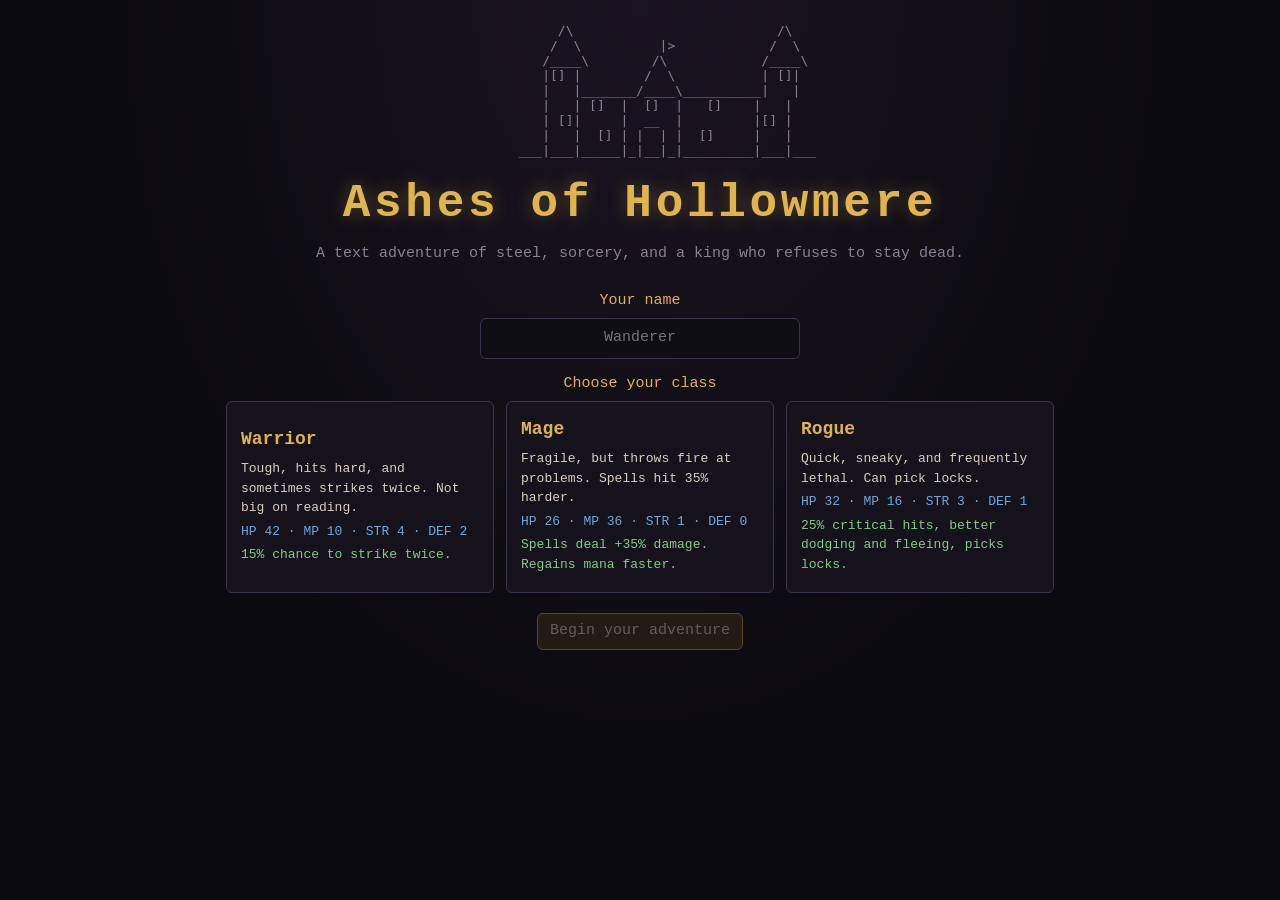
==== ashes-of-hollowmere/index.html @ 0aa4a3ff "Add Games collection: Ashes of Hollowmere and Realmspire Co-Authored-By: Claude Opus 5.5 <noreply@an" ====
<!DOCTYPE html>
<html lang="en">
<head>
  <meta charset="utf-8">
  <meta name="viewport" content="width=device-width, initial-scale=1">
  <meta http-equiv="Content-Security-Policy" content="default-src 'none'; script-src 'self'; style-src 'self'; img-src 'self' data:; base-uri 'none'; form-action 'none'; object-src 'none'">
  <meta name="referrer" content="no-referrer">
  <meta name="description" content="Ashes of Hollowmere — a text adventure with combat and magic. Explore a cursed castle, fight the undead, and defeat the Hollow King.">
  <title>Ashes of Hollowmere — A Text Adventure</title>
  <link rel="icon" href="data:,">
  <link rel="stylesheet" href="style.css">
</head>
<body>

  <!-- ============ START SCREEN ============ -->
  <section id="start" class="screen" hidden>
    <pre id="start-art" class="title-art" aria-hidden="true"></pre>
    <h1 class="game-title">Ashes of Hollowmere</h1>
    <p class="tagline">A text adventure of steel, sorcery, and a king who refuses to stay dead.</p>
    <form id="start-form" autocomplete="off">
      <label for="hero-name">Your name</label>
      <input id="hero-name" maxlength="20" placeholder="Wanderer" spellcheck="false">
      <p class="label">Choose your class</p>
      <div id="class-cards"></div>
      <div class="start-buttons">
        <button id="begin-btn" type="submit" class="primary" disabled>Begin your adventure</button>
        <button id="continue-btn" type="button" hidden>Continue saved game</button>
      </div>
    </form>
  </section>

  <!-- ============ GAME ============ -->
  <div id="app" hidden>
    <header class="topbar">
      <span class="brand">Ashes of Hollowmere</span>
      <span id="location"></span>
    </header>

    <main class="layout">
      <section class="main-col">
        <div class="scene-box">
          <pre id="scene" aria-hidden="true"></pre>
          <div id="enemy-panel" hidden>
            <div id="enemy-name"></div>
            <div class="bar enemy"><div id="enemy-fill" class="fill"></div><span id="enemy-text" class="bar-text"></span></div>
          </div>
        </div>
        <div id="output" role="log" aria-live="polite"></div>
        <form id="cmd-form" autocomplete="off">
          <span class="prompt" aria-hidden="true">&gt;</span>
          <input id="cmd" maxlength="120" spellcheck="false" autocomplete="off" aria-label="Type a command" placeholder="What do you do?">
          <button type="submit">Enter</button>
        </form>
        <div id="actions" aria-label="Quick actions"></div>
      </section>

      <aside class="side-col">
        <div class="panel">
          <div class="char-head"><span id="char-name"></span><span id="char-class"></span></div>
          <div class="bar-label">Health <span id="poison-tag" class="poison" hidden>poisoned</span></div>
          <div class="bar hp"><div id="hp-fill" class="fill"></div><span id="hp-text" class="bar-text"></span></div>
          <div class="bar-label">Mana</div>
          <div class="bar mp"><div id="mp-fill" class="fill"></div><span id="mp-text" class="bar-text"></span></div>
          <div class="bar-label">Experience</div>
          <div class="bar xp"><div id="xp-fill" class="fill"></div><span id="xp-text" class="bar-text"></span></div>
          <div class="stats">
            <div><span>Gold</span><b id="stat-gold"></b></div>
            <div><span>Attack</span><b id="stat-atk"></b></div>
            <div><span>Defense</span><b id="stat-def"></b></div>
          </div>
          <div class="equip"><span>Weapon:</span> <span id="eq-weapon"></span></div>
          <div class="equip"><span>Armor:</span> <span id="eq-armor"></span></div>
        </div>

        <div class="panel">
          <h2>Map <small id="map-label"></small></h2>
          <canvas id="map" aria-label="Map of explored areas"></canvas>
          <div id="compass">
            <button type="button" data-dir="u" title="Up">▲ Up</button>
            <button type="button" data-dir="n" title="North">N</button>
            <span></span>
            <button type="button" data-dir="w" title="West">W</button>
            <button type="button" data-cmd="look" title="Look around">Look</button>
            <button type="button" data-dir="e" title="East">E</button>
            <button type="button" data-dir="d" title="Down">▼ Down</button>
            <button type="button" data-dir="s" title="South">S</button>
            <span></span>
          </div>
        </div>

        <div class="panel">
          <h2>Inventory</h2>
          <ul id="inv-list" class="list"></ul>
        </div>

        <div class="panel">
          <h2>Spells</h2>
          <ul id="spell-list" class="list"></ul>
        </div>
      </aside>
    </main>
  </div>

  <!-- ============ MODAL ============ -->
  <div id="modal" class="overlay" hidden role="dialog" aria-modal="true" aria-labelledby="modal-title">
    <div class="modal-box">
      <h2 id="modal-title"></h2>
      <div id="modal-body"></div>
      <div id="modal-buttons"></div>
    </div>
  </div>

  <script src="data.js"></script>
  <script src="rooms.js"></script>
  <script src="game.js"></script>
</body>
</html>
---- ashes-of-hollowmere/style.css ----
:root {
  --bg: #0b0a0f;
  --panel: #15121b;
  --panel-2: #1c1824;
  --border: #3a3247;
  --text: #d8cfc0;
  --dim: #8a8094;
  --gold: #e0b44c;
  --red: #e0675b;
  --green: #86c98a;
  --blue: #6fa8dc;
  --purple: #b98ee6;
  --amber: #f0a35e;
  --mono: 'Cascadia Mono', Consolas, 'Courier New', monospace;
}

* { box-sizing: border-box; }
[hidden] { display: none !important; }

html, body { margin: 0; height: 100%; }
body {
  background: radial-gradient(ellipse at top, #1a1422 0%, var(--bg) 60%);
  color: var(--text);
  font-family: var(--mono);
  font-size: 15px;
  line-height: 1.5;
}

button {
  font: inherit;
  color: var(--text);
  background: var(--panel-2);
  border: 1px solid var(--border);
  border-radius: 6px;
  padding: 6px 12px;
  cursor: pointer;
  transition: background .15s, border-color .15s, transform .05s;
}
button:hover:not(:disabled) { border-color: var(--gold); background: #262031; }
button:active:not(:disabled) { transform: translateY(1px); }
button:disabled { opacity: .35; cursor: default; }
button:focus-visible, input:focus-visible { outline: 2px solid var(--gold); outline-offset: 2px; }
button.primary { background: #4a3a18; border-color: var(--gold); color: #fff3c4; }
button.danger { border-color: #7a3b3b; color: #ffb3aa; }
button.good { border-color: #3f6b45; color: #bfeac2; }
button.magic { border-color: #5b4580; color: #dcc6ff; }
button.gold { border-color: #7a6326; color: #f5d88a; }

input {
  font: inherit;
  color: var(--text);
  background: #0f0d14;
  border: 1px solid var(--border);
  border-radius: 6px;
  padding: 8px 10px;
}

/* ---------- start screen ---------- */
.screen {
  max-width: 860px;
  margin: 0 auto;
  padding: 24px 16px 48px;
  text-align: center;
}
.title-art { color: var(--dim); font-size: 13px; line-height: 1.15; margin: 0 auto 8px; display: inline-block; text-align: left; }
.game-title {
  font-size: clamp(28px, 6vw, 46px);
  letter-spacing: .08em;
  color: var(--gold);
  margin: 4px 0;
  text-shadow: 0 0 18px rgba(224, 180, 76, .35);
}
.tagline { color: var(--dim); margin: 0 0 24px; }
#start-form label, #start-form .label { display: block; color: var(--gold); margin: 14px 0 6px; }
#hero-name { width: min(320px, 100%); text-align: center; }
#class-cards { display: grid; grid-template-columns: repeat(auto-fit, minmax(220px, 1fr)); gap: 12px; margin-top: 6px; }
.class-card { text-align: left; padding: 14px; background: var(--panel); }
.class-card h3 { margin: 0 0 6px; color: var(--gold); font-size: 18px; }
.class-card p { margin: 4px 0; font-size: 13px; }
.class-card .card-stats { color: var(--blue); }
.class-card .card-perk { color: var(--green); }
.class-card.selected { border-color: var(--gold); background: #2a2214; box-shadow: 0 0 0 1px var(--gold), 0 0 18px rgba(224, 180, 76, .25); }
.start-buttons { margin-top: 20px; display: flex; gap: 10px; justify-content: center; flex-wrap: wrap; }

/* ---------- game layout ---------- */
#app { height: 100%; display: flex; flex-direction: column; }
.topbar {
  display: flex; justify-content: space-between; align-items: center; gap: 12px;
  padding: 8px 16px; border-bottom: 1px solid var(--border); background: rgba(0, 0, 0, .3);
}
.brand { color: var(--gold); letter-spacing: .1em; font-weight: bold; }
#location { color: var(--dim); text-align: right; }

.layout {
  flex: 1; min-height: 0;
  display: grid; grid-template-columns: minmax(0, 1fr) 300px; gap: 12px;
  padding: 12px; max-width: 1280px; width: 100%; margin: 0 auto;
}
.main-col { display: flex; flex-direction: column; min-height: 0; gap: 8px; }
.side-col { display: flex; flex-direction: column; gap: 10px; overflow-y: auto; min-height: 0; }

.scene-box {
  position: relative;
  background: var(--panel); border: 1px solid var(--border); border-radius: 8px;
  min-height: 170px; display: flex; align-items: center; justify-content: center; overflow: hidden;
}
#scene { margin: 8px; font-size: 13px; line-height: 1.15; color: #a99fb8; white-space: pre; }
#scene.enemy { color: var(--red); animation: shake .35s; margin-bottom: 44px; }
@keyframes shake { 25% { transform: translateX(-4px); } 75% { transform: translateX(4px); } }
#enemy-panel { position: absolute; left: 10px; right: 10px; bottom: 8px; }
#enemy-name { color: var(--red); font-weight: bold; font-size: 13px; text-shadow: 0 1px 2px #000; }

#output {
  flex: 1; min-height: 160px; overflow-y: auto;
  background: rgba(10, 8, 14, .85); border: 1px solid var(--border); border-radius: 8px;
  padding: 10px 14px;
}
.line { margin: 0 0 4px; white-space: pre-wrap; overflow-wrap: anywhere; animation: fadein .25s; }
@keyframes fadein { from { opacity: 0; } to { opacity: 1; } }
.spacer { height: 6px; }
.room-title { color: var(--gold); font-weight: bold; margin-top: 4px; }
.desc { color: var(--text); }
.echo { color: var(--dim); margin-top: 8px; }
.exits { color: var(--blue); font-size: 13px; }
.sys { color: var(--dim); font-style: italic; }
.combat { color: var(--amber); }
.crit { color: #ffd166; font-weight: bold; }
.dmg { color: var(--red); }
.danger { color: #ff7b6e; font-weight: bold; }
.heal { color: var(--green); }
.magic { color: var(--purple); }
.loot { color: var(--gold); }
.npc { color: #9fd3e6; }
.note { color: #e8dcc0; background: #221c14; border-left: 3px solid #7a6326; padding: 6px 10px; }
.shop { color: var(--text); font-size: 13px; }
.help { color: var(--text); font-size: 13px; }
.xp { color: #c9b6ff; font-size: 12px; }
.levelup { color: #fff3c4; font-weight: bold; background: #3a2e12; padding: 4px 8px; border-radius: 4px; }
.victory { color: var(--green); font-weight: bold; }

#cmd-form { display: flex; gap: 8px; align-items: center; }
#cmd-form .prompt { color: var(--gold); font-weight: bold; }
#cmd { flex: 1; min-width: 0; }
#actions { display: flex; flex-wrap: wrap; gap: 6px; }
#actions button { font-size: 13px; padding: 5px 10px; }

/* ---------- side panels ---------- */
.panel { background: var(--panel); border: 1px solid var(--border); border-radius: 8px; padding: 10px 12px; }
.panel h2 { margin: 0 0 8px; font-size: 13px; color: var(--gold); text-transform: uppercase; letter-spacing: .12em; }
.panel h2 small { color: var(--dim); text-transform: none; letter-spacing: 0; font-weight: normal; margin-left: 6px; }
.char-head { display: flex; justify-content: space-between; align-items: baseline; margin-bottom: 6px; gap: 8px; }
#char-name { color: var(--gold); font-weight: bold; font-size: 16px; overflow: hidden; text-overflow: ellipsis; white-space: nowrap; }
#char-class { color: var(--dim); font-size: 12px; white-space: nowrap; }
.bar-label { font-size: 11px; color: var(--dim); margin-top: 4px; text-transform: uppercase; letter-spacing: .08em; }
.poison { color: #9be37a; text-transform: none; margin-left: 6px; }
.bar { position: relative; height: 16px; background: #0c0a10; border: 1px solid var(--border); border-radius: 4px; overflow: hidden; }
.bar .fill { height: 100%; width: 0; transition: width .3s ease; }
.bar.hp .fill { background: linear-gradient(90deg, #8a2f2a, #d0574c); }
.bar.hp .fill.low { animation: pulse 1s infinite; }
@keyframes pulse { 50% { opacity: .55; } }
.bar.mp .fill { background: linear-gradient(90deg, #2c4a8a, #5a8ee0); }
.bar.xp .fill { background: linear-gradient(90deg, #5a3f8a, #a07fe0); }
.bar.enemy .fill { background: linear-gradient(90deg, #6b1f1f, #c43c3c); }
.bar-text { position: absolute; inset: 0; text-align: center; font-size: 11px; line-height: 14px; color: #fff; text-shadow: 0 1px 2px #000; }
.stats { display: grid; grid-template-columns: repeat(3, 1fr); gap: 6px; margin: 10px 0 6px; text-align: center; }
.stats div { background: var(--panel-2); border-radius: 6px; padding: 4px; }
.stats span { display: block; font-size: 10px; color: var(--dim); text-transform: uppercase; }
.stats b { color: var(--gold); }
.equip { font-size: 12px; color: var(--text); }
.equip span:first-child { color: var(--dim); }

#map { width: 100%; height: 200px; display: block; background: #0c0a10; border-radius: 6px; border: 1px solid var(--border); }
#compass { display: grid; grid-template-columns: repeat(3, 1fr); gap: 4px; margin-top: 8px; }
#compass button { padding: 6px 4px; font-size: 13px; }

.list { list-style: none; margin: 0; padding: 0; display: flex; flex-direction: column; gap: 4px; max-height: 220px; overflow-y: auto; }
.list button { width: 100%; text-align: left; font-size: 13px; padding: 4px 8px; }
.list .empty { color: var(--dim); font-size: 13px; font-style: italic; }
.list button.potion, .list button.food { color: #bfeac2; }
.list button.weapon, .list button.armor, .list button.amulet { color: #f5d88a; }
.list button.scroll, .list button.spell, .list button.throw { color: #dcc6ff; }
.list button.key { color: #9fd3e6; }

/* ---------- modal ---------- */
.overlay {
  position: fixed; inset: 0; background: rgba(0, 0, 0, .75);
  display: flex; align-items: center; justify-content: center; padding: 16px; z-index: 10;
}
.modal-box {
  background: var(--panel); border: 1px solid var(--gold); border-radius: 10px;
  max-width: 520px; width: 100%; padding: 20px 24px; text-align: center;
  box-shadow: 0 0 40px rgba(224, 180, 76, .2);
}
.modal-box h2 { color: var(--gold); margin: 0 0 12px; font-size: 24px; }
#modal-buttons { display: flex; gap: 10px; justify-content: center; flex-wrap: wrap; margin-top: 16px; }

/* ---------- small screens ---------- */
@media (max-width: 820px) {
  body { font-size: 14px; }
  #app { height: auto; min-height: 100%; }
  .layout { grid-template-columns: 1fr; }
  #output { min-height: 300px; max-height: 55vh; }
  #scene { font-size: 10px; }
  .side-col { overflow: visible; }
}
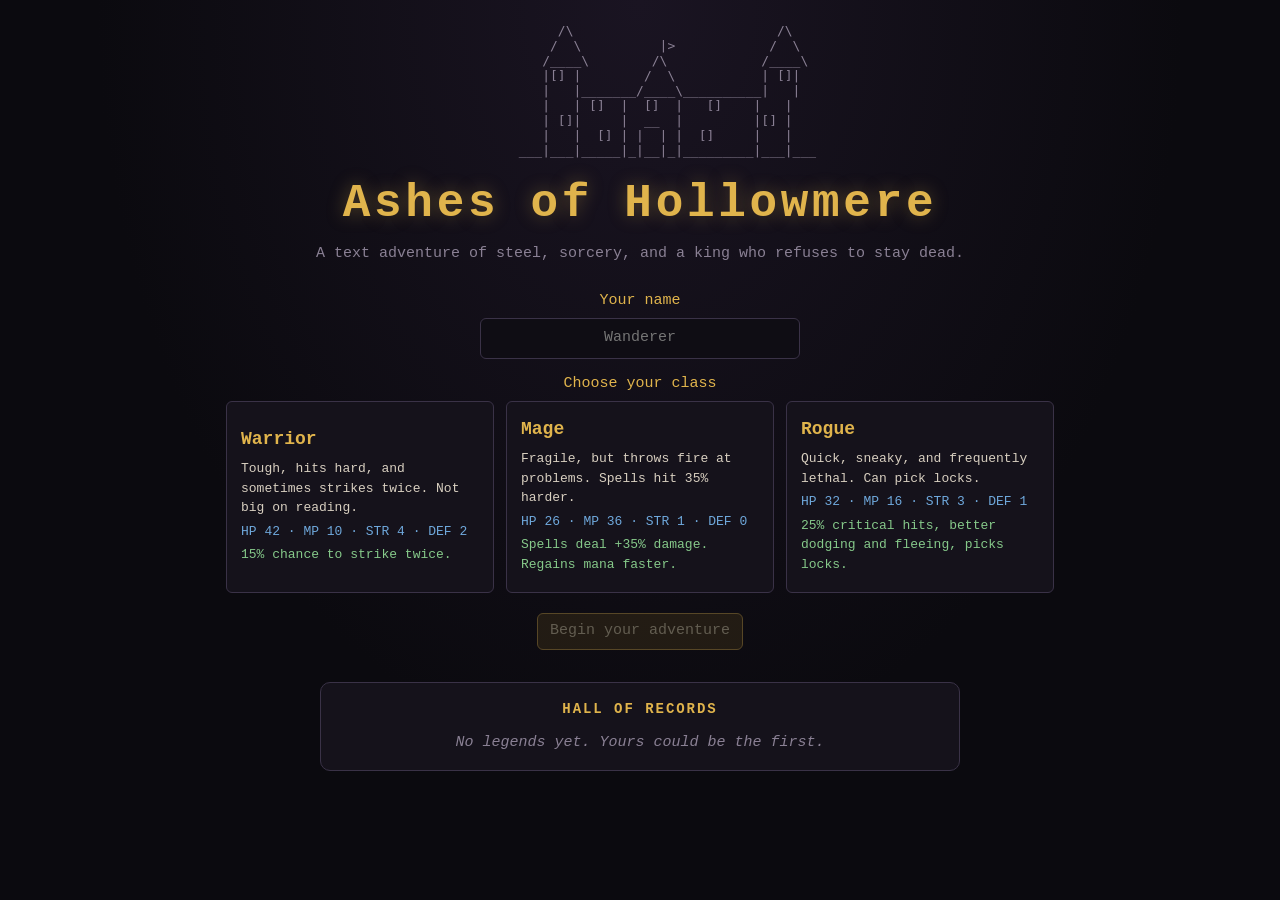
==== commit 72ac514d: "Ashes of Hollowmere: add Hall of Records saved in localStorage The start screen now shows lifetime s" ====
--- a/ashes-of-hollowmere/index.html
+++ b/ashes-of-hollowmere/index.html
@@ -27,6 +27,20 @@
         <button id="continue-btn" type="button" hidden>Continue saved game</button>
       </div>
     </form>
+
+    <!-- Hall of Records: lifetime stats saved in localStorage -->
+    <section id="records" class="records" aria-labelledby="records-title">
+      <h2 id="records-title">Hall of Records</h2>
+      <p id="records-empty" class="records-empty">No legends yet. Yours could be the first.</p>
+      <div id="records-grid" class="records-grid" hidden>
+        <div><span>Adventures begun</span><b id="rec-started"></b></div>
+        <div><span>Victories</span><b id="rec-wins"></b></div>
+        <div><span>Deaths</span><b id="rec-deaths"></b></div>
+        <div><span>Highest level</span><b id="rec-level"></b><small id="rec-level-who"></small></div>
+        <div><span>Fastest victory</span><b id="rec-moves"></b><small>moves</small></div>
+      </div>
+      <button id="clear-records-btn" type="button" class="link-btn" hidden>Clear records</button>
+    </section>
   </section>
 
   <!-- ============ GAME ============ -->
--- a/ashes-of-hollowmere/style.css
+++ b/ashes-of-hollowmere/style.css
@@ -81,6 +81,21 @@
 .class-card .card-perk { color: var(--green); }
 .class-card.selected { border-color: var(--gold); background: #2a2214; box-shadow: 0 0 0 1px var(--gold), 0 0 18px rgba(224, 180, 76, .25); }
 .start-buttons { margin-top: 20px; display: flex; gap: 10px; justify-content: center; flex-wrap: wrap; }
+
+/* ---------- hall of records ---------- */
+.records {
+  margin: 32px auto 0; max-width: 640px; padding: 16px;
+  background: var(--panel); border: 1px solid var(--border); border-radius: 10px;
+}
+.records h2 { margin: 0 0 12px; font-size: 14px; color: var(--gold); text-transform: uppercase; letter-spacing: .14em; }
+.records-empty { margin: 0; color: var(--dim); font-style: italic; }
+.records-grid { display: grid; grid-template-columns: repeat(auto-fit, minmax(105px, 1fr)); gap: 8px; }
+.records-grid div { background: var(--panel-2); border-radius: 6px; padding: 8px 6px; display: flex; flex-direction: column; align-items: center; gap: 2px; }
+.records-grid span { font-size: 10px; color: var(--dim); text-transform: uppercase; letter-spacing: .06em; }
+.records-grid b { color: var(--gold); font-size: 20px; }
+.records-grid small { color: var(--dim); font-size: 11px; overflow-wrap: anywhere; }
+.link-btn { margin-top: 10px; background: none; border: none; color: var(--dim); font-size: 12px; text-decoration: underline; padding: 2px 6px; }
+.link-btn:hover:not(:disabled) { background: none; color: var(--text); }
 
 /* ---------- game layout ---------- */
 #app { height: 100%; display: flex; flex-direction: column; }
